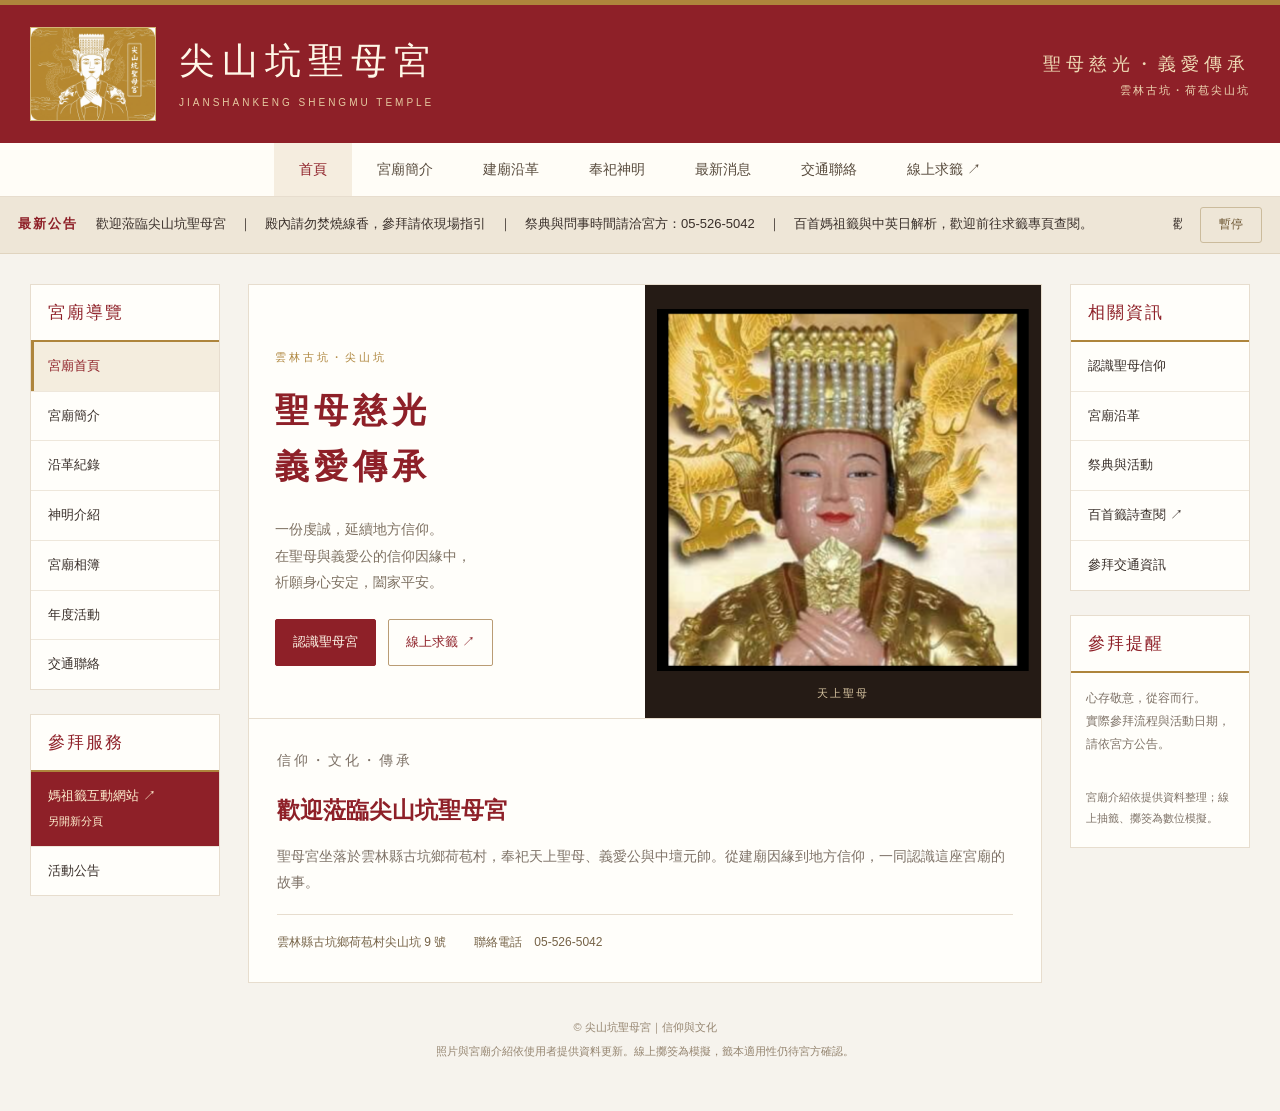
==== 尖山坑聖母宮-完整整合版.html @ 0ddd6e2d "Add files via upload" ====
<!DOCTYPE html>
<html lang="zh-Hant">
<head>
  <meta charset="UTF-8" />
  <meta name="viewport" content="width=device-width, initial-scale=1.0" />
  <title>尖山坑聖母宮｜信仰與文化</title>
  
<style>
:root{--red:#8e2028;--deep:#68171e;--gold:#ae853c;--ink:#382e29;--muted:#7e7267;--line:#e7ddce;--paper:#fffefa}*{box-sizing:border-box}html{scroll-behavior:smooth}body{margin:0;background:#f6f3ed;color:var(--ink);font-family:"Microsoft JhengHei","PingFang TC",sans-serif;line-height:1.9}a{color:inherit;text-decoration:none}button{font:inherit;cursor:pointer}img{display:block;max-width:100%;image-rendering:auto}a:focus-visible,button:focus-visible{outline:3px solid #bf9447;outline-offset:4px}h1,h2,h3{font-family:"Noto Serif TC","PMingLiU",serif;font-weight:600}h3{color:var(--red)}p{margin:0 0 18px}.topbar{background:var(--red);color:#fff8e8;border-top:5px solid var(--gold)}.formal-masthead{max-width:1320px;margin:auto;display:flex;align-items:center;justify-content:space-between;padding:22px 30px;gap:25px}.brand-link{display:flex;align-items:center;gap:23px}.temple-emblem{width:126px;height:94px;object-fit:contain;border:1px solid #d4b675;background:#b68a30}.brand-title{display:block;font:36px/1.4 "PMingLiU",serif;letter-spacing:7px}.brand-sub{display:block;font-size:10px;letter-spacing:3px;margin-top:7px;color:#e6caa1}.masthead-motto{font:18px/1.9 serif;letter-spacing:5px;text-align:right;color:#efdab5}.masthead-motto small{display:block;font:11px/1.8 sans-serif;letter-spacing:2px}.formal-nav{background:#fffdf7;color:#584b3d;border-bottom:1px solid var(--line)}.formal-nav>div{max-width:1260px;margin:auto;display:flex;justify-content:center;flex-wrap:wrap}.formal-nav a{padding:13px 25px;font-size:14px;position:relative}.formal-nav a:hover,.formal-nav a[aria-current=page]{color:var(--red);background:#f5eddf}.bulletin{background:#eee6d7;border-bottom:1px solid #e0d4bf}.bulletin-inner{max-width:1260px;margin:auto;display:flex;align-items:center;gap:18px;padding:10px 8px;font-size:13px;min-width:0}.bulletin-label{color:var(--red);font-weight:bold;white-space:nowrap;letter-spacing:2px}.ticker-window{overflow:hidden;flex:1;min-width:0}.ticker-track{display:flex;width:max-content;animation:notice-scroll 38s linear infinite}.ticker-track span{white-space:nowrap;padding-right:80px}.bulletin button{border:1px solid #cbbb9c;background:transparent;color:#6b5430;border-radius:3px;min-width:62px;min-height:36px;font-size:12px}.bulletin.paused .ticker-track,.bulletin:hover .ticker-track{animation-play-state:paused}@keyframes notice-scroll{to{transform:translateX(-50%)}}.portal-layout{max-width:1320px;margin:0 auto;display:grid;grid-template-columns:190px minmax(0,1fr) 180px;gap:28px;padding:30px 30px 45px;align-items:start}.portal-main{min-width:0;min-height:600px}.portal-left,.portal-right{position:sticky;top:22px}.side-group{background:var(--paper);border:1px solid var(--line);margin-bottom:24px}.side-group h2{font:17px/1.5 serif;color:var(--red);letter-spacing:2px;margin:0;padding:15px 17px;border-bottom:2px solid var(--gold)}.side-group a{display:block;padding:12px 17px;border-bottom:1px solid #eee7db;font-size:13px}.side-group a:last-child{border-bottom:0}.side-group a:hover,.side-group a[aria-current=page]{background:#f4edde;color:var(--red);box-shadow:inset 3px 0 var(--gold)}.side-group .featured{background:#8e2028;color:#fff1d1}.side-group .featured:hover{background:#741b21;color:#fff}.side-group p{font-size:12px;padding:14px 15px 0;color:var(--muted)}.side-small{font-size:11px!important}.portal-notice{display:none}.hero-wrap{background:var(--paper);border:1px solid var(--line)}.formal-hero{display:grid;grid-template-columns:minmax(0,1fr) minmax(0,1fr);min-height:410px}.formal-hero-copy{padding:40px 26px 30px;align-self:center}.eyebrow{font-size:11px;letter-spacing:3px;color:var(--gold);margin-bottom:15px}.formal-hero h1{font-size:34px;line-height:1.65;color:var(--red);letter-spacing:5px;margin:0 0 21px}.formal-hero .lead{font-size:14px;color:#7e7162}.formal-hero figure{margin:0;background:#251b15;display:flex;flex-direction:column;justify-content:center;padding:24px 12px 14px}.formal-hero figure img{width:100%;max-height:365px;object-fit:contain}.formal-hero figcaption{text-align:center;color:#d6c3a0;font-size:11px;margin-top:12px;letter-spacing:2px}.hero-buttons{display:flex;flex-wrap:wrap;gap:12px;margin-top:23px}.pixel-btn{display:inline-flex;align-items:center;justify-content:center;padding:10px 17px;min-height:44px;background:var(--red);color:#fff9eb;border:1px solid var(--red);border-radius:2px;font-size:13px;font-family:inherit;box-shadow:none;cursor:pointer}.pixel-btn:hover{background:var(--deep)}.pixel-btn.outline{color:var(--red);background:transparent;border-color:#ba9c74}.home-welcome{padding:28px;border-top:1px solid var(--line)}.home-welcome h2{font-size:23px;margin:0 0 10px;color:var(--red)}.home-welcome p{font-size:14px;color:var(--muted)}.home-meta{display:flex;flex-wrap:wrap;gap:12px 28px;border-top:1px solid var(--line);padding-top:16px;font-size:12px;color:#756246}.section{padding:26px 30px;background:var(--paper);border:1px solid var(--line)}.section-title{font-size:27px;color:var(--red);letter-spacing:3px;border-bottom:1px solid var(--line);padding:0 0 17px;margin:0 0 25px}.section p{font-size:15px}.section-sub{color:var(--muted);font-size:12px}.pixel-box{background:transparent;border:0;box-shadow:none}.intro-panel,.map-panel,.contact-panel,.quest-panel{padding:0}.timeline{display:grid;gap:20px}.timeline-item{padding:0 0 15px 19px;border-left:2px solid #c6a76b;border-bottom:1px solid var(--line)}.timeline-item h3{margin:0 0 10px;font-size:19px}.grid-2,.grid-3{display:grid;grid-template-columns:1fr;gap:22px}.card{padding:0 0 15px;border-bottom:1px solid var(--line)}.card h3{margin:0 0 10px;font-size:20px}.source-note,.section p.source-note{font-size:12px;color:var(--muted);line-height:1.9}.notice-list{list-style:none;padding:0;margin:0}.notice-list li{padding:0 0 18px;margin-bottom:20px;border-bottom:1px solid var(--line)}.notice-list strong{color:var(--red)}.notice-list a,.contact-list a{text-decoration:underline;color:var(--red)}.gallery-single{max-width:380px;margin:auto;text-align:center}.gallery-single img{width:100%;object-fit:contain;background:#160e0c;margin-bottom:15px}.footer{font-size:11px;color:#958570;text-align:center;padding:30px 0 0}.footer p{margin:4px 0}.top-btn{position:fixed;right:20px;bottom:20px;display:none;z-index:20}html.portal-routing .portal-main>.section[hidden],html.portal-routing #home[hidden]{display:none!important}.portal-main h1:focus,.portal-main h2:focus{outline:none}.nav{display:none}
@media(max-width:1100px){.portal-layout{grid-template-columns:165px minmax(0,1fr);gap:22px}.portal-right{position:static;grid-column:1/-1;display:grid;grid-template-columns:1fr 1fr;gap:22px}.formal-hero h1{font-size:30px}.formal-nav a{padding:12px 18px}}
@media(max-width:700px){.formal-masthead{padding:18px;gap:12px}.temple-emblem{width:84px;height:63px}.brand-link{gap:13px}.brand-title{font-size:25px;letter-spacing:3px}.brand-sub{font-size:8px;letter-spacing:1px}.masthead-motto{display:none}.formal-nav a{padding:10px 14px;font-size:12px}.bulletin-inner{padding:8px 14px;gap:10px}.bulletin-label{font-size:11px;letter-spacing:0}.portal-layout{display:flex;flex-direction:column;padding:18px 14px;gap:16px}.portal-left,.portal-right,.portal-main{width:100%;position:static}.portal-left .side-group:first-child{display:grid;grid-template-columns:repeat(4,1fr);margin-bottom:0}.portal-left .side-group:first-child h2{display:none}.portal-left .side-group a{padding:10px 6px;text-align:center;font-size:12px}.portal-left .side-group:not(:first-child){display:none}.formal-hero{grid-template-columns:1fr}.formal-hero-copy{padding:28px 25px}.formal-hero h1{font-size:31px}.formal-hero figure{padding:20px}.formal-hero figure img{height:285px}.home-welcome,.section{padding:24px 22px}.section-title{font-size:24px}.portal-right{display:block}.portal-main{min-height:0}.hero-buttons .pixel-btn{flex:1}.home-meta{display:block}.home-meta span{display:block}}
@media(prefers-reduced-motion:reduce){html{scroll-behavior:auto}.ticker-track{animation:none;width:auto;display:block}.ticker-track span{white-space:normal;padding:0}.ticker-track span[aria-hidden]{display:none}}
</style></head>
<body>
  <header class="topbar"><div class="formal-masthead"><a href="#home" class="brand-link"><img class="temple-emblem" src="[data-uri]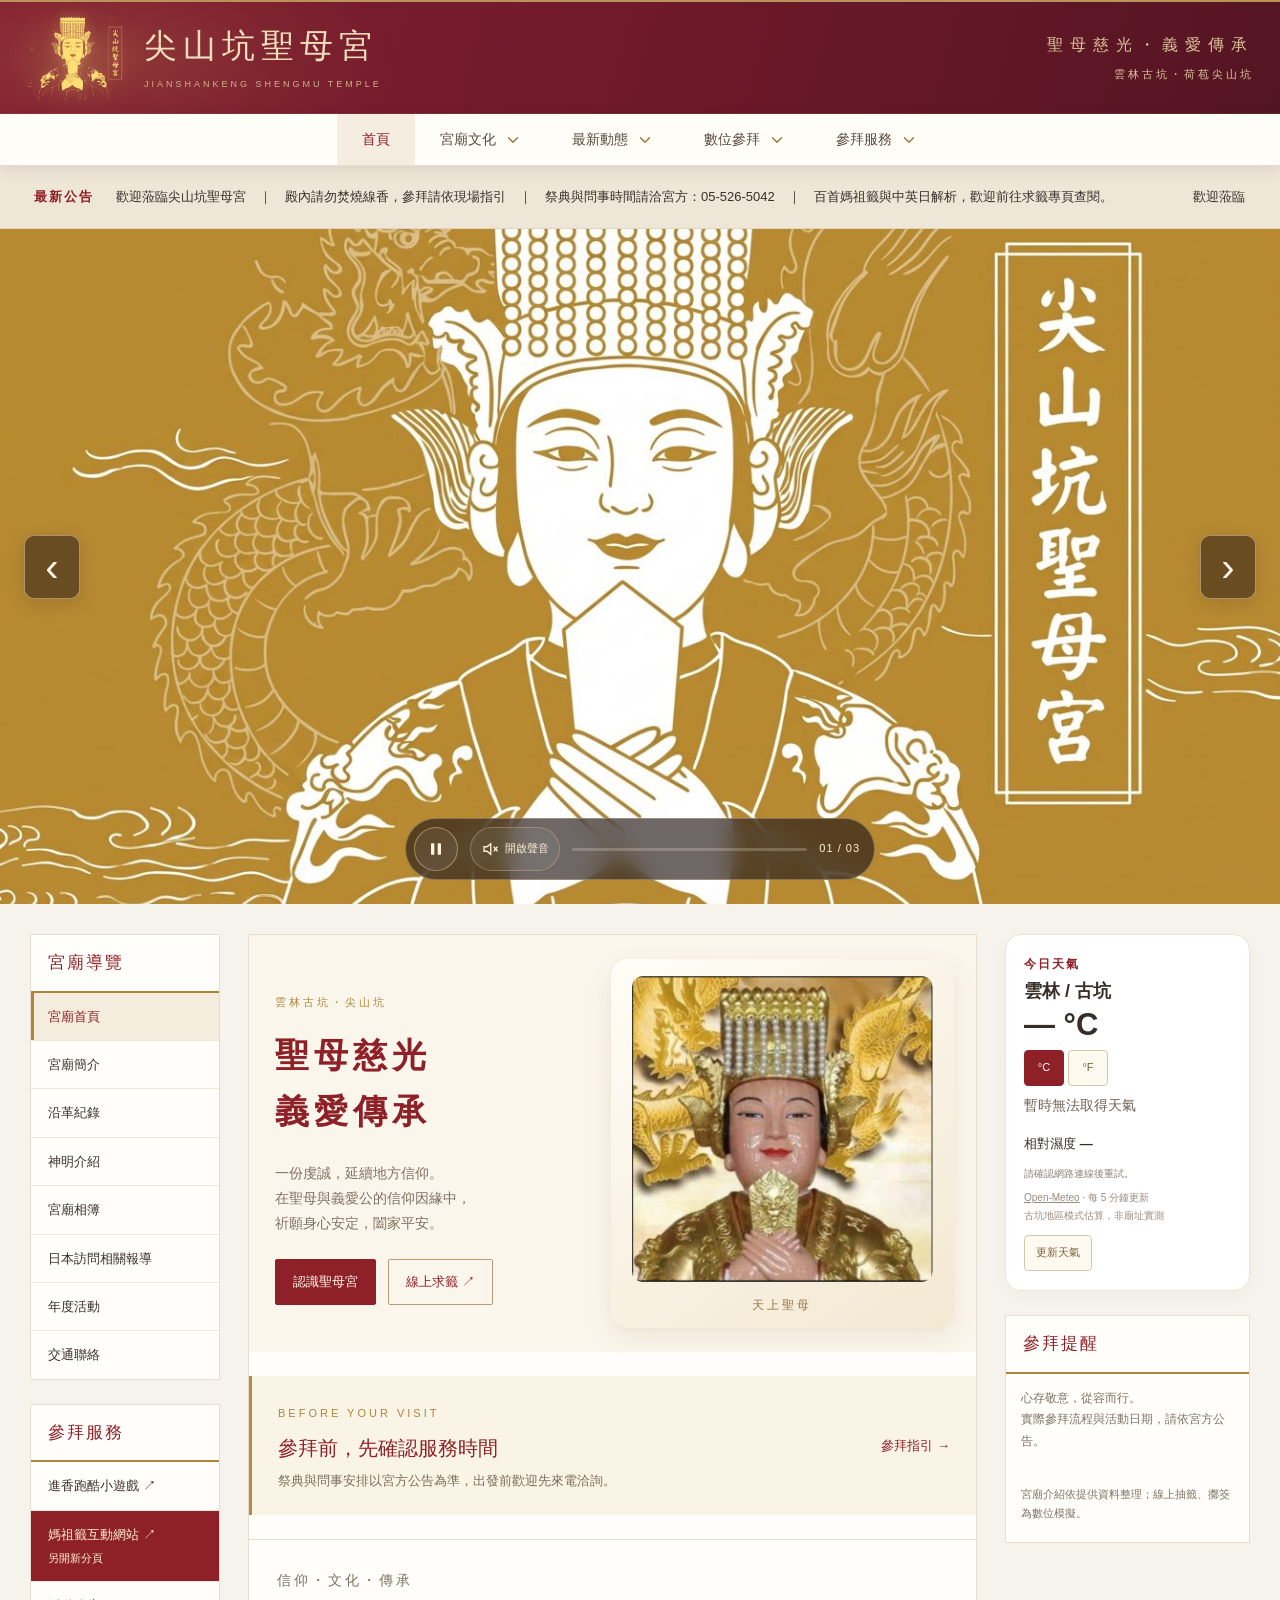
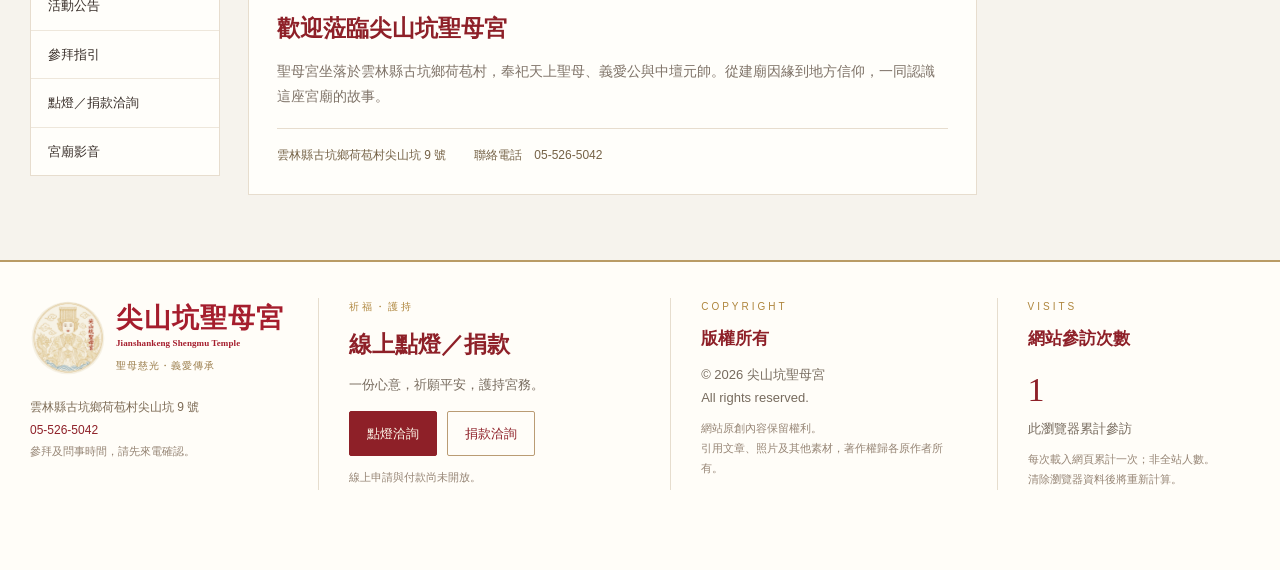
